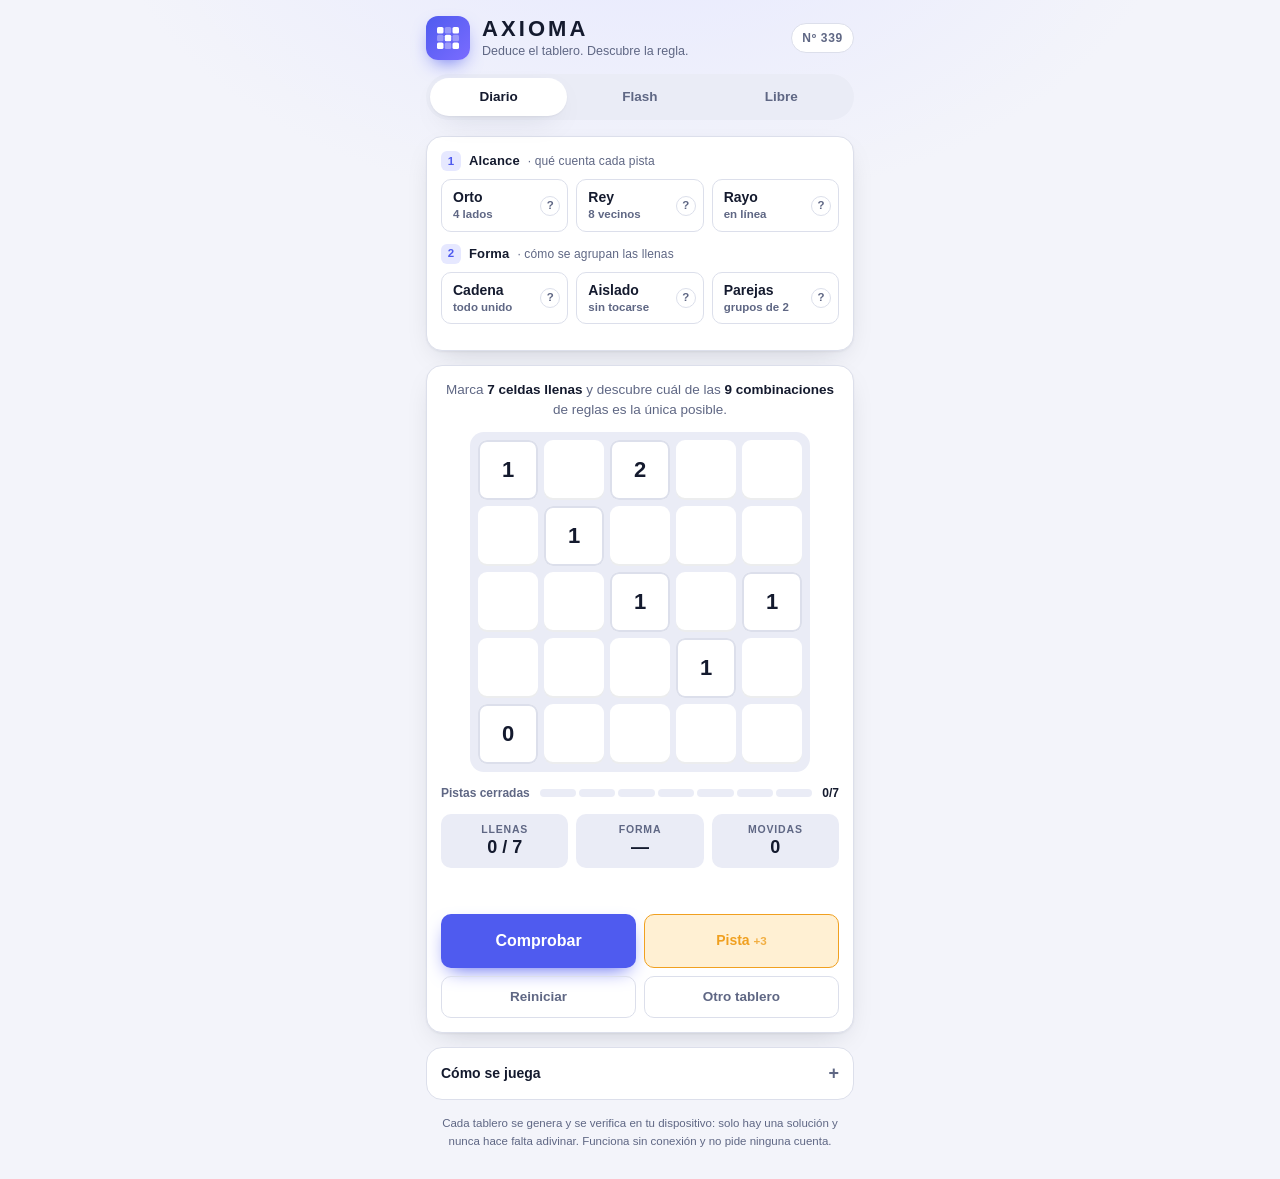
==== index.html @ b070c3d9 "Rediseño de Axioma como app de puzles clara y atractiva - Nueva identidad visual: acento índigo, tar" ====
<!DOCTYPE html>
<html lang="es">
<head>
<meta charset="utf-8">
<meta name="viewport" content="width=device-width,initial-scale=1,viewport-fit=cover">
<title>Axioma — deduce el tablero y la regla</title>
<meta name="description" content="Un puzle diario de deducción pura. No solo resuelves el tablero: descubres qué regla lo gobierna. Sin azar, sin adivinar, sin cuenta.">
<meta name="theme-color" content="#F3F4FA" media="(prefers-color-scheme: light)">
<meta name="theme-color" content="#0E1017" media="(prefers-color-scheme: dark)">
<meta name="apple-mobile-web-app-capable" content="yes">
<meta name="apple-mobile-web-app-status-bar-style" content="default">
<link rel="manifest" href="manifest.json">
<link rel="icon" href="icon.svg" type="image/svg+xml">
<link rel="apple-touch-icon" href="icon.svg">
<meta property="og:title" content="Axioma">
<meta property="og:description" content="No solo resuelves el tablero: descubres qué regla lo gobierna.">
<link rel="stylesheet" href="axioma.css">
</head>
<body>

<header class="top">
  <div class="brand">
    <div class="logo" aria-hidden="true">
      <svg viewBox="0 0 28 28" fill="none">
        <rect x="3" y="3" width="6.5" height="6.5" rx="1.6" fill="#fff"/>
        <rect x="10.75" y="3" width="6.5" height="6.5" rx="1.6" fill="#fff" opacity=".35"/>
        <rect x="18.5" y="3" width="6.5" height="6.5" rx="1.6" fill="#fff"/>
        <rect x="3" y="10.75" width="6.5" height="6.5" rx="1.6" fill="#fff" opacity=".35"/>
        <rect x="10.75" y="10.75" width="6.5" height="6.5" rx="1.6" fill="#fff"/>
        <rect x="18.5" y="10.75" width="6.5" height="6.5" rx="1.6" fill="#fff" opacity=".35"/>
        <rect x="3" y="18.5" width="6.5" height="6.5" rx="1.6" fill="#fff"/>
        <rect x="10.75" y="18.5" width="6.5" height="6.5" rx="1.6" fill="#fff" opacity=".35"/>
        <rect x="18.5" y="18.5" width="6.5" height="6.5" rx="1.6" fill="#fff"/>
      </svg>
    </div>
    <div>
      <h1>AXIOMA</h1>
      <p class="tag">Deduce el tablero. Descubre la regla.</p>
    </div>
  </div>
  <div class="meta">
    <span class="badge" id="hdr">—</span>
    <span class="streak" id="streak" hidden>
      <svg viewBox="0 0 24 24" fill="currentColor" aria-hidden="true"><path d="M13.5 2s.5 3.5-2 6c-1.6 1.6-3 3-3 6a5.5 5.5 0 0 0 11 0c0-2.2-1-3.7-2-5 0 1.5-.8 2.5-1.8 2.8C16 9.5 15.5 4.5 13.5 2z"/></svg>
      <span id="streak-n">0</span> días
    </span>
  </div>
</header>

<nav class="seg" role="tablist" aria-label="Modo de juego">
  <button role="tab" id="t-day" aria-selected="true">Diario</button>
  <button role="tab" id="t-flash" aria-selected="false">Flash</button>
  <button role="tab" id="t-free" aria-selected="false">Libre</button>
</nav>

<section class="panel" id="rules" aria-label="Reglas del tablero">
  <div class="axis" id="ax-scope">
    <h2><span class="n">1</span>Alcance <small>· qué cuenta cada pista</small></h2>
    <div class="chips" id="chips-scope"></div>
  </div>
  <div class="axis" id="ax-shape">
    <h2><span class="n">2</span>Forma <small>· cómo se agrupan las llenas</small></h2>
    <div class="chips" id="chips-shape"></div>
  </div>
  <div class="helpbox" id="help"></div>
</section>

<section class="panel" aria-label="Tablero">
  <p class="brief" id="brief">Deduce qué celdas están llenas y, a la vez, qué regla gobierna el tablero.</p>
  <div class="boardwrap"><div class="board" id="board"></div></div>
  <div class="tally">
    <span>Pistas cerradas</span>
    <span class="marks" id="tally"></span>
    <span class="count" id="tally-n">0/0</span>
  </div>
  <p class="verdict" id="verdict" hidden></p>

  <div class="readout">
    <div><small>Llenas</small><strong id="r-fill">0 / 0</strong></div>
    <div><small>Forma</small><strong id="r-shape">—</strong></div>
    <div><small>Movidas</small><strong id="r-moves">0</strong></div>
  </div>

  <p class="msg" id="msg" role="status" aria-live="polite"></p>

  <div class="actions">
    <button class="primary" id="b-check">Comprobar</button>
    <button id="b-hint">Pista <small>+3</small></button>
  </div>
  <div class="actions">
    <button class="ghost" id="b-reset">Reiniciar</button>
    <button class="ghost" id="b-new">Otro tablero</button>
  </div>
</section>

<section class="result" id="result" aria-live="polite">
  <h3>🏆 Tablero resuelto</h3>
  <pre id="share-text"></pre>
  <div class="actions" style="margin:0">
    <button class="primary" id="b-share">Compartir resultado</button>
  </div>
</section>

<details class="how">
  <summary>Cómo se juega</summary>
  <ol>
    <li><strong>Toca una casilla</strong> para marcarla llena; tócala otra vez para descartarla y una tercera para dejarla libre.</li>
    <li><strong>Los números son pistas:</strong> dicen cuántas llenas hay en su alcance. Tócalos para ver qué casillas cubren.</li>
    <li><strong>Elige una regla de cada eje.</strong> Solo una combinación tiene una única solución: esa es el axioma.</li>
    <li><strong>Comprueba</strong> cuando tengas todas las llenas. Cada pista cuesta 3 movidas.</li>
  </ol>
  <div class="legend">
    <span><i class="sw full"></i> Llena</span>
    <span><i class="sw void"></i> Descartada</span>
    <span><i class="sw clue"></i> Pista</span>
  </div>
</details>

<footer>
  Cada tablero se genera y se verifica en tu dispositivo: solo hay una solución y nunca hace falta adivinar.
  Funciona sin conexión y no pide ninguna cuenta.
</footer>

<script src="app.js"></script>
</body>
</html>
---- axioma.css ----
/* ===========================================================
   AXIOMA · hoja de estilos
   Una app de puzles: tablero protagonista, controles táctiles,
   jerarquía clara y una sola familia de color acento.
   =========================================================== */
:root{
  --bg:#F3F4FA;
  --surface:#FFFFFF;
  --surface-2:#EAECF6;
  --ink:#141A2E;
  --ink-2:#5F6784;
  --line:#DCDFEB;
  --accent:#4F5BEF;
  --accent-2:#7B6CFF;
  --accent-ink:#FFFFFF;
  --accent-soft:#E6E8FF;
  --ok:#159A5A;
  --ok-soft:#DCF5E7;
  --bad:#E4474D;
  --bad-soft:#FDE3E4;
  --warn:#F0A020;
  --warn-soft:#FFF0D3;
  --radius:16px;
  --radius-s:10px;
  --shadow:0 1px 2px rgba(20,26,46,.05),0 10px 30px -14px rgba(20,26,46,.25);
  --shadow-cell:inset 0 -2px 0 rgba(20,26,46,.08);
  color-scheme:light;
}
@media (prefers-color-scheme:dark){
  :root{
    --bg:#0E1017; --surface:#171A25;
    --surface-2:#1F2333; --ink:#EEF0F8; --ink-2:#9AA2BE; --line:#2A3042;
    --accent:#7C86FF; --accent-2:#A08CFF; --accent-ink:#0E1017; --accent-soft:#262B4F;
    --ok:#3DD68C; --ok-soft:#123421; --bad:#FF6F74; --bad-soft:#3D1B1F;
    --warn:#FFBB4D; --warn-soft:#3C2B10;
    --shadow:0 1px 2px rgba(0,0,0,.4),0 12px 32px -14px rgba(0,0,0,.7);
    --shadow-cell:inset 0 -2px 0 rgba(0,0,0,.35);
    color-scheme:dark;
  }
}

*{box-sizing:border-box}
html,body{margin:0;padding:0}
html{-webkit-text-size-adjust:100%}
body{
  background:var(--bg);
  background-image:
    radial-gradient(60% 40% at 50% -10%,var(--accent-soft) 0%,transparent 70%);
  background-repeat:no-repeat;
  color:var(--ink);
  font-family:-apple-system,BlinkMacSystemFont,"SF Pro Text","Segoe UI",Inter,Roboto,"Helvetica Neue",Arial,sans-serif;
  font-size:15px; line-height:1.5;
  padding:max(12px,env(safe-area-inset-top)) 16px max(28px,env(safe-area-inset-bottom));
  max-width:460px; margin:0 auto;
  min-height:100dvh;
}
button{
  font:inherit;color:inherit;cursor:pointer;background:var(--surface);
  border:1.5px solid var(--line);border-radius:var(--radius-s);padding:12px 14px;
  font-weight:600;transition:transform .08s ease,background-color .15s,border-color .15s,box-shadow .15s;
  -webkit-tap-highlight-color:transparent;
}
button:hover{border-color:var(--ink-2)}
button:active{transform:scale(.97)}
button:focus-visible{outline:3px solid var(--accent);outline-offset:2px}
button:disabled{opacity:.45;cursor:default;transform:none}
[hidden]{display:none!important}

/* --- cabecera --- */
.top{display:flex;align-items:center;justify-content:space-between;gap:12px;margin:4px 0 14px}
.brand{display:flex;align-items:center;gap:12px;min-width:0}
.logo{width:44px;height:44px;flex:none;border-radius:12px;
  background:linear-gradient(135deg,var(--accent),var(--accent-2));
  box-shadow:0 8px 20px -8px var(--accent);display:grid;place-items:center}
.logo svg{width:28px;height:28px;display:block}
h1{margin:0;font-size:22px;font-weight:800;letter-spacing:.14em;line-height:1.1}
.tag{margin:2px 0 0;font-size:12.5px;color:var(--ink-2);line-height:1.3}
.meta{display:flex;flex-direction:column;align-items:flex-end;gap:4px;flex:none}
.badge{font-size:12px;font-weight:700;letter-spacing:.06em;text-transform:uppercase;
  background:var(--surface);border:1.5px solid var(--line);border-radius:999px;padding:5px 10px;color:var(--ink-2)}
.streak{font-size:12px;font-weight:700;color:var(--warn);display:inline-flex;align-items:center;gap:4px}
.streak svg{width:13px;height:13px}

/* --- selector de modo: control segmentado --- */
.seg{display:flex;gap:4px;padding:4px;background:var(--surface-2);border-radius:999px;margin:0 0 16px}
.seg button{flex:1;border:0;background:transparent;border-radius:999px;padding:9px 6px;
  font-size:13.5px;font-weight:600;color:var(--ink-2)}
.seg button:hover{border:0;color:var(--ink)}
.seg button[aria-selected=true]{background:var(--surface);color:var(--ink);box-shadow:var(--shadow)}

/* --- tarjetas --- */
.panel{background:var(--surface);border:1px solid var(--line);border-radius:var(--radius);
  box-shadow:var(--shadow);padding:14px;margin:0 0 14px}

/* --- reglas: dos ejes, opciones tipo pastilla --- */
.axis{margin-bottom:12px}
.axis:last-child{margin-bottom:0}
.axis h2{display:flex;align-items:baseline;gap:8px;font-size:13px;font-weight:700;margin:0 0 8px;letter-spacing:.01em}
.axis h2 .n{display:inline-grid;place-items:center;width:20px;height:20px;border-radius:6px;
  background:var(--accent-soft);color:var(--accent);font-size:11.5px;font-weight:800;align-self:center}
.axis h2 small{font-weight:500;color:var(--ink-2);font-size:12px}
.chips{display:grid;grid-auto-flow:column;grid-auto-columns:1fr;gap:8px}
.chip{position:relative;min-width:0;text-align:left;padding:9px 30px 9px 11px;line-height:1.2;
  border:1.5px solid var(--line);background:var(--surface);color:var(--ink);border-radius:var(--radius-s)}
.chip b{display:block;font-size:14px;font-weight:700}
.chip i{font-style:normal;font-size:11.5px;color:var(--ink-2);display:block;margin-top:2px;
  white-space:nowrap;overflow:hidden;text-overflow:ellipsis}
.chip[aria-pressed=true]{border-color:var(--accent);background:var(--accent-soft);color:var(--accent);
  box-shadow:0 0 0 1.5px var(--accent) inset}
.chip[aria-pressed=true] i{color:var(--accent);opacity:.85}
.chip .q{position:absolute;top:50%;right:7px;transform:translateY(-50%);width:20px;height:20px;padding:0;
  border:1.5px solid var(--line);border-radius:50%;background:var(--surface);color:var(--ink-2);
  font-size:11.5px;font-weight:800;line-height:1;display:grid;place-items:center}
.chip[aria-pressed=true] .q{border-color:var(--accent);color:var(--accent);background:transparent}

.helpbox{display:none;gap:12px;align-items:flex-start;background:var(--accent-soft);
  border-radius:var(--radius-s);padding:12px;margin:12px 0 0}
.helpbox.on{display:flex}
.helpbox svg{flex:none;border-radius:8px;background:var(--surface)}
.helpbox b{font-size:14px;display:block;margin-bottom:2px}
.helpbox p{margin:0 0 8px;font-size:12.5px;color:var(--ink-2);line-height:1.5}
.helpbox button{padding:7px 12px;font-size:12.5px;border-color:var(--accent);color:var(--accent);background:transparent}

/* --- zona de juego --- */
.brief{font-size:13.5px;color:var(--ink-2);margin:0 0 12px;text-align:center;line-height:1.45}
.brief strong{color:var(--ink)}
.boardwrap{display:flex;justify-content:center;margin:0 0 12px}
.board{--n:5;display:grid;grid-template-columns:repeat(var(--n),1fr);gap:6px;
  width:min(100%,340px);padding:8px;background:var(--surface-2);border-radius:14px}
.cell{position:relative;aspect-ratio:1;border-radius:9px;background:var(--surface);
  box-shadow:var(--shadow-cell);display:grid;place-items:center;cursor:pointer;
  font-size:clamp(17px,5.4vw,22px);font-weight:800;font-variant-numeric:tabular-nums;
  color:var(--ink);user-select:none;-webkit-user-select:none;-webkit-tap-highlight-color:transparent;
  outline:none}
.cell:focus-visible{box-shadow:0 0 0 3px var(--accent)}
.cell.open:hover{background:var(--accent-soft)}
.cell.full{background:linear-gradient(160deg,var(--accent),var(--accent-2));box-shadow:0 4px 10px -4px var(--accent)}
.cell.void{background:transparent;box-shadow:inset 0 0 0 1.5px var(--line)}
.cell.void::before,.cell.void::after{content:"";position:absolute;width:38%;height:2px;border-radius:2px;
  background:var(--ink-2);opacity:.55;top:50%;left:50%}
.cell.void::before{transform:translate(-50%,-50%) rotate(45deg)}
.cell.void::after{transform:translate(-50%,-50%) rotate(-45deg)}
.cell.clue{background:var(--surface);box-shadow:inset 0 0 0 2px var(--line);cursor:zoom-in}
.cell.clue.sat{color:var(--ok);background:var(--ok-soft);box-shadow:inset 0 0 0 2px var(--ok)}
.cell.clue.broken{color:var(--bad);background:var(--bad-soft);box-shadow:inset 0 0 0 2px var(--bad)}
.cell.clue .mark{position:absolute;top:-4px;right:-4px;width:15px;height:15px;border-radius:50%;
  display:grid;place-items:center;font-size:9px;font-weight:900;color:#fff;line-height:1}
.cell.clue.sat .mark{background:var(--ok)}
.cell.clue.broken .mark{background:var(--bad)}
.cell.beam{box-shadow:inset 0 0 0 2px var(--accent);background:var(--accent-soft)}
.cell.beam.full{box-shadow:0 0 0 2px var(--accent)}
.cell.clue.beam{background:var(--accent);color:var(--accent-ink);box-shadow:0 0 0 2px var(--accent)}
.cell.wrong{background:var(--bad-soft);box-shadow:inset 0 0 0 2px var(--bad)}
.cell.wrong::before,.cell.wrong::after{content:"";position:absolute;width:38%;height:2.5px;border-radius:2px;
  background:var(--bad);top:50%;left:50%}
.cell.wrong::before{transform:translate(-50%,-50%) rotate(45deg)}
.cell.wrong::after{transform:translate(-50%,-50%) rotate(-45deg)}

/* --- progreso de pistas --- */
.tally{display:flex;align-items:center;gap:10px;margin:0 0 12px;font-size:12px;color:var(--ink-2);font-weight:600}
.tally .marks{display:flex;gap:3px;flex:1}
.tally b{display:block;flex:1;height:8px;border-radius:4px;background:var(--surface-2);transition:background-color .2s}
.tally b.on{background:var(--ok)}
.tally b.no{background:var(--bad)}
.tally .count{font-variant-numeric:tabular-nums;color:var(--ink)}

.verdict{font-size:15px;font-weight:800;margin:0 0 12px;color:var(--accent);text-align:center}

.readout{display:grid;grid-template-columns:repeat(3,1fr);gap:8px;margin:0 0 12px}
.readout div{background:var(--surface-2);border-radius:var(--radius-s);padding:8px 10px;text-align:center}
.readout small{display:block;font-size:10.5px;letter-spacing:.08em;text-transform:uppercase;color:var(--ink-2);font-weight:700}
.readout strong{font-size:18px;font-weight:800;font-variant-numeric:tabular-nums;line-height:1.2}
.readout strong.ok{color:var(--ok)} .readout strong.bad{color:var(--bad)}

.msg{min-height:22px;font-size:13.5px;margin:0 0 12px;line-height:1.45;text-align:center;color:var(--ink-2)}
.msg.good{color:var(--ok);font-weight:600} .msg.bad{color:var(--bad);font-weight:600}

.actions{display:flex;gap:8px;margin-bottom:8px}
.actions button{flex:1}
.actions:last-child{margin-bottom:0}
.primary{background:var(--accent);color:var(--accent-ink);border-color:transparent;
  padding:14px;font-size:16px;font-weight:700;box-shadow:0 8px 20px -8px var(--accent)}
.primary:hover{border-color:transparent;filter:brightness(1.06)}
.ghost{background:transparent;color:var(--ink-2);font-weight:600;font-size:13.5px;padding:10px 12px}
.ghost:hover{color:var(--ink)}
#b-hint{border-color:var(--warn);color:var(--warn);background:var(--warn-soft);font-size:14px}
#b-hint:hover{border-color:var(--warn);filter:brightness(.98)}
#b-hint small{font-weight:700;opacity:.8}

/* --- resultado --- */
.result{display:none;background:linear-gradient(160deg,var(--accent),var(--accent-2));
  color:#fff;border-radius:var(--radius);padding:16px;margin:0 0 14px;box-shadow:var(--shadow)}
.result.on{display:block}
.result h3{margin:0 0 6px;font-size:16px;font-weight:800;display:flex;align-items:center;gap:8px}
.result pre{font-family:ui-monospace,SFMono-Regular,Menlo,Consolas,monospace;font-size:13px;margin:0 0 12px;
  white-space:pre-wrap;line-height:1.6;background:rgba(255,255,255,.14);border-radius:var(--radius-s);padding:10px 12px}
.result .primary{background:#fff;color:var(--accent);box-shadow:none}

/* --- cómo se juega --- */
.how{background:var(--surface);border:1px solid var(--line);border-radius:var(--radius);padding:0 14px;margin:0 0 14px}
.how summary{cursor:pointer;font-weight:700;font-size:14px;padding:12px 0;list-style:none;display:flex;justify-content:space-between;align-items:center}
.how summary::-webkit-details-marker{display:none}
.how summary::after{content:"+";font-size:18px;color:var(--ink-2);font-weight:600}
.how[open] summary::after{content:"–"}
.how ol{margin:0 0 12px;padding-left:20px;font-size:13.5px;color:var(--ink-2);line-height:1.55}
.how li{margin-bottom:6px}
.how li strong{color:var(--ink)}
.how .legend{display:flex;gap:14px;flex-wrap:wrap;margin:0 0 14px;font-size:12.5px;color:var(--ink-2)}
.how .legend span{display:inline-flex;align-items:center;gap:6px}
.how .sw{width:16px;height:16px;border-radius:5px;display:inline-block;box-shadow:inset 0 0 0 1.5px var(--line)}
.how .sw.full{background:linear-gradient(160deg,var(--accent),var(--accent-2));box-shadow:none}
.how .sw.clue{background:var(--surface);box-shadow:inset 0 0 0 2px var(--line)}
.how .sw.void{position:relative}
.how .sw.void::before{content:"×";position:absolute;inset:0;display:grid;place-items:center;font-size:12px;color:var(--ink-2);line-height:1}

footer{margin-top:6px;font-size:11.5px;color:var(--ink-2);line-height:1.6;text-align:center}

/* --- movimiento --- */
@media (prefers-reduced-motion:no-preference){
  .cell{transition:background-color .15s ease,box-shadow .15s ease,color .15s ease,transform .1s ease}
  .cell:active{transform:scale(.93)}
  .cell.stamp{animation:stamp .22s cubic-bezier(.2,1.6,.4,1)}
  @keyframes stamp{0%{transform:scale(.75)}100%{transform:scale(1)}}
  .cell.wave{animation:wave .45s ease both;animation-delay:var(--d,0ms)}
  @keyframes wave{0%{transform:scale(1)}40%{transform:scale(.9)}100%{transform:scale(1)}}
  .verdict{animation:rise .4s ease both}
  .result.on{animation:rise .45s ease both}
  @keyframes rise{from{opacity:0;transform:translateY(6px)}to{opacity:1;transform:none}}
  .msg.bad{animation:shake .3s ease}
  @keyframes shake{25%{transform:translateX(-3px)}75%{transform:translateX(3px)}}
}
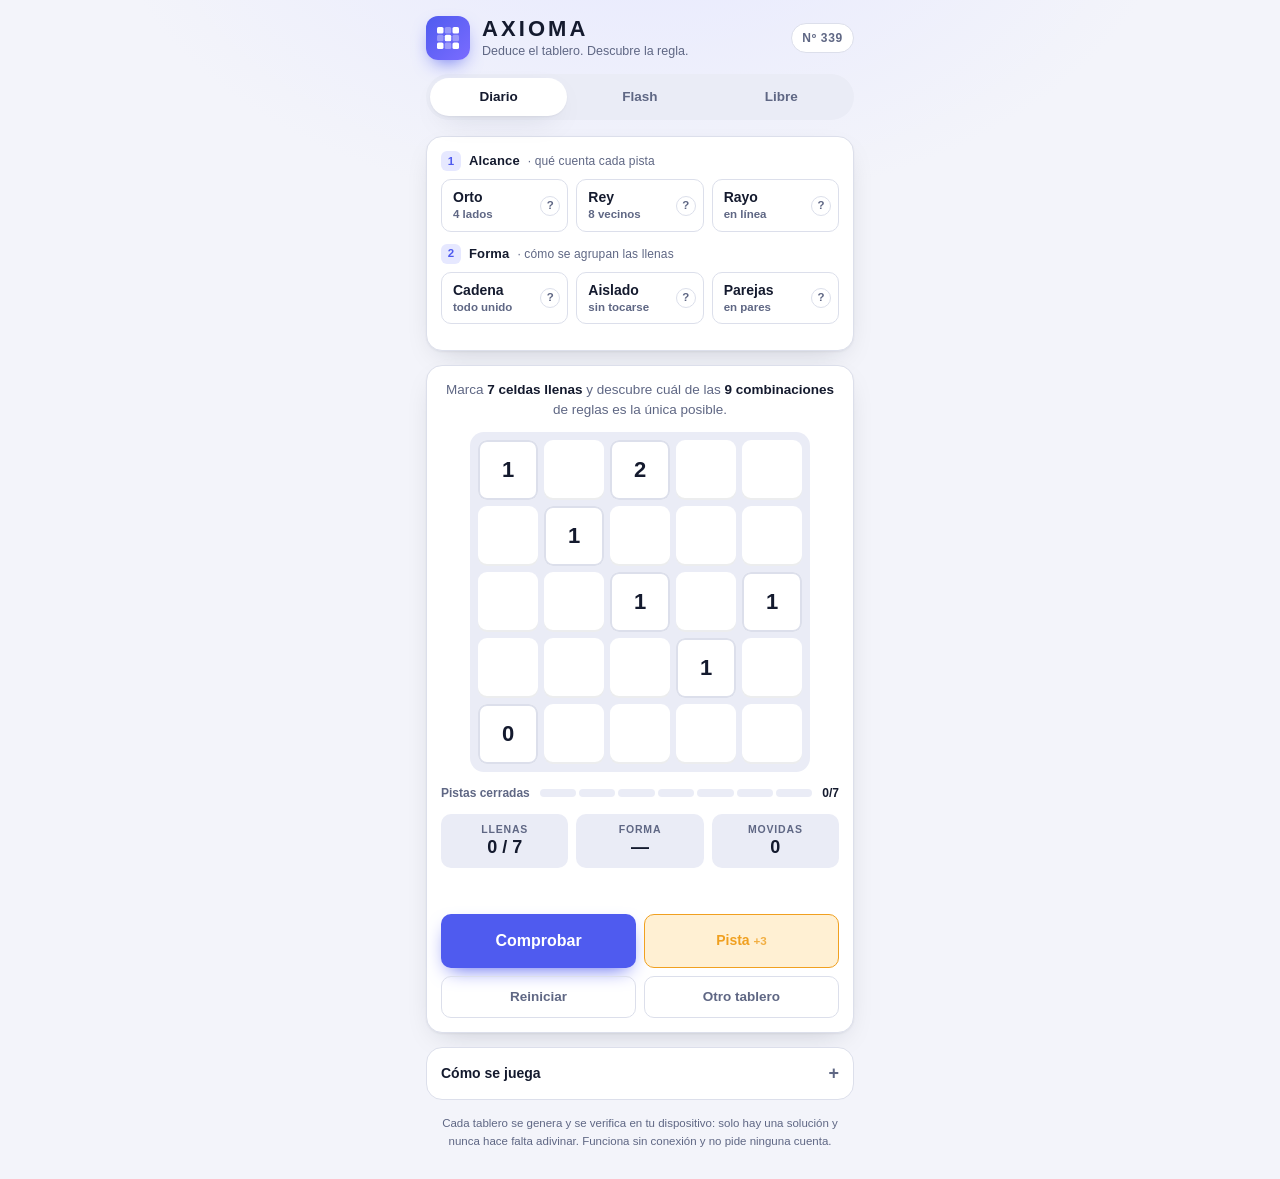
==== commit 82ae75d5: "Entrada opcional con Google y ranking del reto diario - Botón "Entrar" en la cabecera y panel de cue" ====
--- a/index.html
+++ b/index.html
@@ -39,13 +39,18 @@
     </div>
   </div>
   <div class="meta">
-    <span class="badge" id="hdr">—</span>
+    <div class="meta-row">
+      <span id="acct" hidden><button class="acct" id="acct-btn" type="button"></button></span>
+      <span class="badge" id="hdr">—</span>
+    </div>
     <span class="streak" id="streak" hidden>
       <svg viewBox="0 0 24 24" fill="currentColor" aria-hidden="true"><path d="M13.5 2s.5 3.5-2 6c-1.6 1.6-3 3-3 6a5.5 5.5 0 0 0 11 0c0-2.2-1-3.7-2-5 0 1.5-.8 2.5-1.8 2.8C16 9.5 15.5 4.5 13.5 2z"/></svg>
       <span id="streak-n">0</span> días
     </span>
   </div>
 </header>
+
+<section class="panel acct-panel" id="acct-panel" hidden aria-label="Cuenta"></section>
 
 <nav class="seg" role="tablist" aria-label="Modo de juego">
   <button role="tab" id="t-day" aria-selected="true">Diario</button>
@@ -99,7 +104,10 @@
   <div class="actions" style="margin:0">
     <button class="primary" id="b-share">Compartir resultado</button>
   </div>
+  <div class="rank-note" id="rank-note" hidden></div>
 </section>
+
+<section class="panel ranking" id="ranking" hidden aria-live="polite"></section>
 
 <details class="how">
   <summary>Cómo se juega</summary>
@@ -122,5 +130,6 @@
 </footer>
 
 <script src="app.js"></script>
+<script src="account.js"></script>
 </body>
 </html>
--- a/axioma.css
+++ b/axioma.css
@@ -229,3 +229,47 @@
   .msg.bad{animation:shake .3s ease}
   @keyframes shake{25%{transform:translateX(-3px)}75%{transform:translateX(3px)}}
 }
+
+/* --- cuenta opcional (Google) --- */
+.meta-row{display:flex;align-items:center;gap:6px}
+.acct{display:inline-flex;align-items:center;gap:6px;padding:4px 10px 4px 5px;border-radius:999px;font-size:12.5px;font-weight:700;color:var(--ink-2)}
+.acct .g{width:16px;height:16px}
+.acct img{width:22px;height:22px;border-radius:50%;object-fit:cover}
+.acct.in{padding-left:4px;color:var(--ink)}
+.acct-panel{position:relative}
+.acct-panel h3{margin:0 0 6px;font-size:15px;font-weight:800}
+.acct-panel p{margin:0 0 12px;font-size:13.5px;color:var(--ink-2);line-height:1.5}
+.acct-panel p strong{color:var(--ink)}
+.acct-panel .fine,.ranking .fine{font-size:12px;color:var(--ink-2);margin:10px 0 0}
+.gsi{min-height:44px;display:flex;justify-content:center;align-items:center}
+.gsi-wait{font-size:13px;color:var(--ink-2)}
+.acct-me{display:flex;align-items:center;gap:10px;margin:0 0 10px}
+.acct-me img{width:40px;height:40px;border-radius:50%;object-fit:cover}
+.acct-me b{display:block;font-size:15px}
+.acct-me small{display:block;font-size:12px;color:var(--ink-2)}
+.close{position:absolute;top:8px;right:8px;width:30px;height:30px;padding:0;border-radius:50%;border:0;
+  background:var(--surface-2);color:var(--ink-2);font-size:18px;line-height:1;display:grid;place-items:center}
+.close:hover{color:var(--ink)}
+.rank-note{display:flex;align-items:center;justify-content:space-between;gap:10px;margin:12px 0 0;
+  padding-top:12px;border-top:1px solid rgba(255,255,255,.25);font-size:13.5px}
+.rank-note .ghost{background:rgba(255,255,255,.16);color:#fff;border-color:transparent;display:inline-flex;align-items:center;gap:6px;padding:8px 12px;flex:none}
+.rank-note .g{width:14px;height:14px}
+
+/* --- ranking --- */
+.ranking{position:relative}
+.ranking h3{margin:0 0 10px;font-size:15px;font-weight:800;display:flex;align-items:center;gap:8px}
+.ranking h3::before{content:"🏅"}
+.rank-list{list-style:none;margin:0;padding:0}
+.rank-list li{display:flex;align-items:center;gap:10px;padding:8px 8px;border-radius:var(--radius-s);font-size:13.5px}
+.rank-list li:nth-child(odd){background:var(--surface-2)}
+.rank-list li.me{background:var(--accent-soft);color:var(--accent);font-weight:700}
+.rank-list .pos{width:22px;text-align:center;font-weight:800;font-variant-numeric:tabular-nums;color:var(--ink-2)}
+.rank-list li:nth-child(1) .pos{color:#E0A800}
+.rank-list li:nth-child(2) .pos{color:#9AA3B5}
+.rank-list li:nth-child(3) .pos{color:#C57A3B}
+.rank-list img,.rank-list .noimg{width:26px;height:26px;border-radius:50%;object-fit:cover;background:var(--surface-2);flex:none}
+.rank-list .who{flex:1;min-width:0;overflow:hidden;text-overflow:ellipsis;white-space:nowrap}
+.rank-list .who em{font-style:normal;font-weight:500;color:var(--ink-2)}
+.rank-list .pts{font-variant-numeric:tabular-nums;color:var(--ink-2);font-size:12.5px;flex:none}
+.rank-list .pts b{color:var(--ink);font-size:14px}
+.rank-list li.me .pts,.rank-list li.me .pts b,.rank-list li.me .who em{color:var(--accent)}
